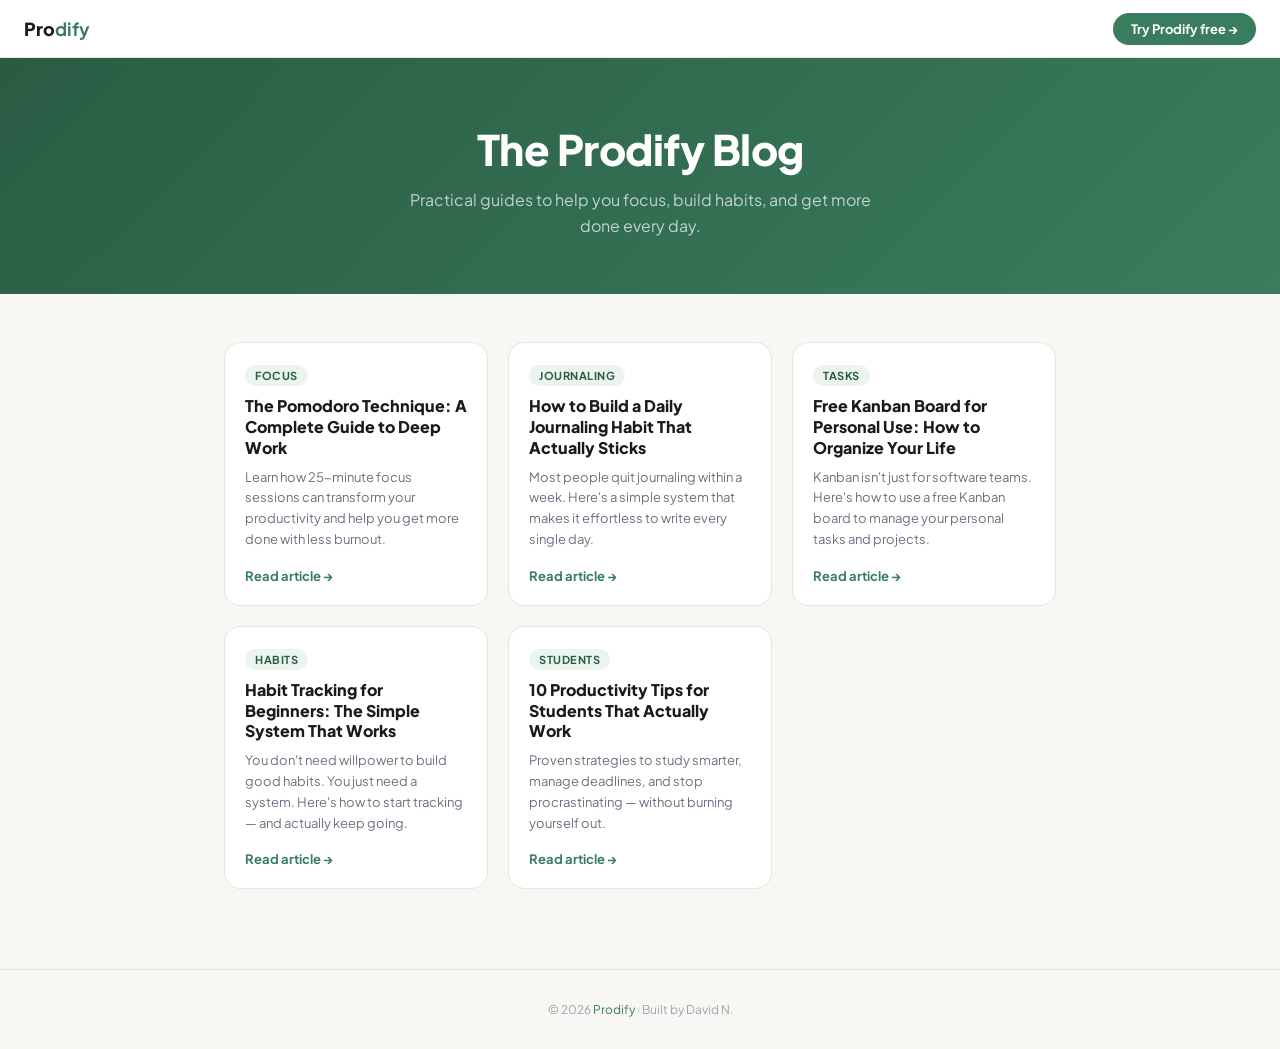
==== blog/index.html @ ced3e392 "Add files via upload" ====
<!DOCTYPE html>
<html lang="en">
<head>
  <meta charset="UTF-8" />
  <meta name="viewport" content="width=device-width, initial-scale=1.0" />
  <title>Prodify Blog — Productivity Tips, Guides & Habits</title>
  <meta name="description" content="Practical productivity guides from the Prodify team — Pomodoro technique, habit tracking, journaling, Kanban boards, and more." />
  <link rel="canonical" href="https://prodify.cc/blog/" />
  <link rel="icon" type="image/png" sizes="192x192" href="/icons/icon-192.png" />
  <link href="https://fonts.googleapis.com/css2?family=Plus+Jakarta+Sans:wght@400;500;600;700;800&display=swap" rel="stylesheet" />
  <style>
    *, *::before, *::after { box-sizing: border-box; margin: 0; padding: 0; }
    body { font-family: 'Plus Jakarta Sans', sans-serif; background: #f8f7f4; color: #1a1a1a; }
    a { color: inherit; text-decoration: none; }
    nav { background: #fff; border-bottom: 1px solid #e8e4de; padding: 0 24px; height: 58px; display: flex; align-items: center; justify-content: space-between; position: sticky; top: 0; z-index: 100; }
    .logo { font-size: 18px; font-weight: 800; color: #1a1a1a; }
    .logo b { color: #3A7D5E; }
    .nav-cta { background: #3A7D5E; color: #fff; font-size: 13px; font-weight: 700; padding: 8px 18px; border-radius: 100px; font-family: inherit; cursor: pointer; border: none; }
    .hero { background: linear-gradient(135deg, #2A5C44, #3A7D5E); padding: 64px 24px 56px; text-align: center; }
    .hero h1 { font-size: clamp(28px, 5vw, 42px); font-weight: 800; color: #fff; letter-spacing: -0.5px; margin-bottom: 12px; }
    .hero p { font-size: 16px; color: rgba(255,255,255,0.7); max-width: 480px; margin: 0 auto; line-height: 1.6; }
    .container { max-width: 880px; margin: 0 auto; padding: 48px 24px 80px; }
    .grid { display: grid; grid-template-columns: repeat(auto-fill, minmax(260px, 1fr)); gap: 20px; }
    .card { background: #fff; border: 1px solid #e8e4de; border-radius: 16px; overflow: hidden; transition: transform .2s, box-shadow .2s; }
    .card:hover { transform: translateY(-3px); box-shadow: 0 8px 32px rgba(0,0,0,.08); }
    .card-tag { background: #EBF4EF; color: #2A5C44; font-size: 11px; font-weight: 700; padding: 4px 10px; border-radius: 100px; display: inline-block; margin-bottom: 10px; text-transform: uppercase; letter-spacing: .5px; }
    .card-body { padding: 20px; }
    .card-title { font-size: 16px; font-weight: 800; color: #1a1a1a; line-height: 1.3; margin-bottom: 8px; }
    .card-desc { font-size: 13px; color: #6b7280; line-height: 1.6; margin-bottom: 14px; }
    .card-link { font-size: 13px; font-weight: 700; color: #3A7D5E; }
    .card-link:hover { text-decoration: underline; }
    footer { text-align: center; padding: 32px 24px; font-size: 12px; color: #9ca3af; border-top: 1px solid #e8e4de; }
    footer a { color: #3A7D5E; }
  </style>
</head>
<body>
  <nav>
    <a href="/" class="logo">Pro<b>dify</b></a>
    <button class="nav-cta" onclick="location.href='/'">Try Prodify free →</button>
  </nav>

  <div class="hero">
    <h1>The Prodify Blog</h1>
    <p>Practical guides to help you focus, build habits, and get more done every day.</p>
  </div>

  <div class="container">
    <div class="grid">
      <a href="/blog/pomodoro-technique-guide.html" class="card">
        <div class="card-body">
          <span class="card-tag">Focus</span>
          <div class="card-title">The Pomodoro Technique: A Complete Guide to Deep Work</div>
          <div class="card-desc">Learn how 25-minute focus sessions can transform your productivity and help you get more done with less burnout.</div>
          <span class="card-link">Read article →</span>
        </div>
      </a>
      <a href="/blog/daily-journaling-habit.html" class="card">
        <div class="card-body">
          <span class="card-tag">Journaling</span>
          <div class="card-title">How to Build a Daily Journaling Habit That Actually Sticks</div>
          <div class="card-desc">Most people quit journaling within a week. Here's a simple system that makes it effortless to write every single day.</div>
          <span class="card-link">Read article →</span>
        </div>
      </a>
      <a href="/blog/free-kanban-board-personal-use.html" class="card">
        <div class="card-body">
          <span class="card-tag">Tasks</span>
          <div class="card-title">Free Kanban Board for Personal Use: How to Organize Your Life</div>
          <div class="card-desc">Kanban isn't just for software teams. Here's how to use a free Kanban board to manage your personal tasks and projects.</div>
          <span class="card-link">Read article →</span>
        </div>
      </a>
      <a href="/blog/habit-tracking-beginners.html" class="card">
        <div class="card-body">
          <span class="card-tag">Habits</span>
          <div class="card-title">Habit Tracking for Beginners: The Simple System That Works</div>
          <div class="card-desc">You don't need willpower to build good habits. You just need a system. Here's how to start tracking — and actually keep going.</div>
          <span class="card-link">Read article →</span>
        </div>
      </a>
      <a href="/blog/productivity-tips-students.html" class="card">
        <div class="card-body">
          <span class="card-tag">Students</span>
          <div class="card-title">10 Productivity Tips for Students That Actually Work</div>
          <div class="card-desc">Proven strategies to study smarter, manage deadlines, and stop procrastinating — without burning yourself out.</div>
          <span class="card-link">Read article →</span>
        </div>
      </a>
    </div>
  </div>

  <footer>
    <p>© 2026 <a href="/">Prodify</a> · Built by David N.</p>
  </footer>
</body>
</html>
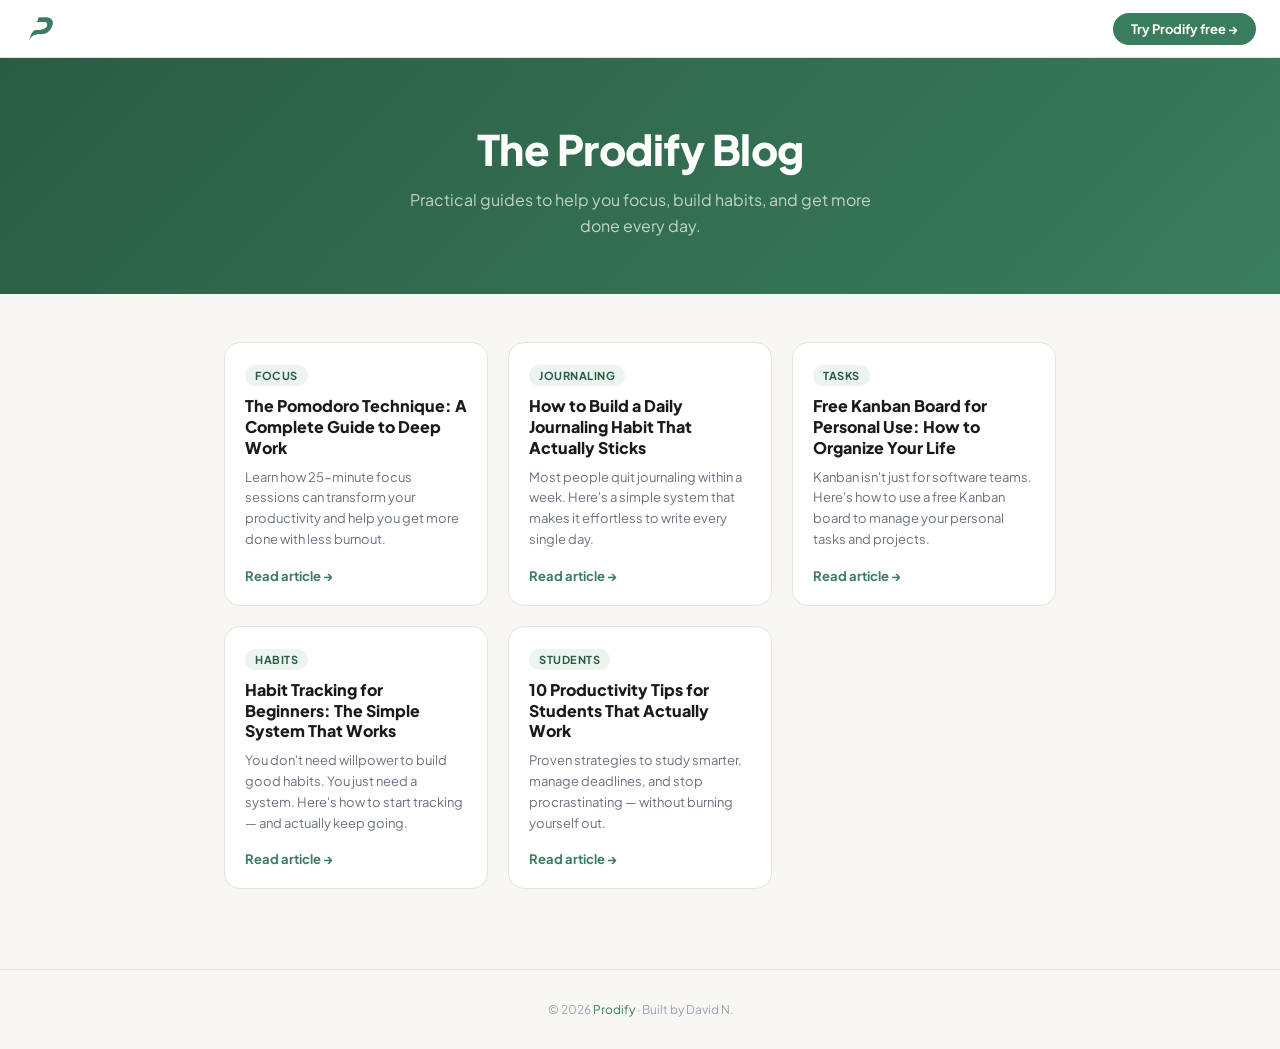
==== commit 6fb18d57: "Add files via upload" ====
--- a/blog/index.html
+++ b/blog/index.html
@@ -32,10 +32,22 @@
     footer { text-align: center; padding: 32px 24px; font-size: 12px; color: #9ca3af; border-top: 1px solid #e8e4de; }
     footer a { color: #3A7D5E; }
   </style>
+  <!-- Open Graph -->
+  <meta property="og:type" content="article" />
+  <meta property="og:url" content="https://prodify.cc/blog/" />
+  <meta property="og:title" content="Prodify Blog — Productivity Tips, Guides & Habits" />
+  <meta property="og:description" content="Practical productivity guides from the Prodify team — Pomodoro technique, habit tracking, journaling, Kanban boards, and more." />
+  <meta property="og:image" content="https://prodify.cc/og-preview.png" />
+  <meta property="og:site_name" content="Prodify" />
+  <!-- Twitter -->
+  <meta name="twitter:card" content="summary_large_image" />
+  <meta name="twitter:title" content="Prodify Blog — Productivity Tips, Guides & Habits" />
+  <meta name="twitter:description" content="Practical productivity guides from the Prodify team — Pomodoro technique, habit tracking, journaling, Kanban boards, and more." />
+  <meta name="twitter:image" content="https://prodify.cc/og-preview.png" />
 </head>
 <body>
   <nav>
-    <a href="/" class="logo">Pro<b>dify</b></a>
+    <a href="/" class="logo" style="display:flex;align-items:center;"><img src="/icons/logo.png" style="width:34px;height:34px;" alt="Prodify"></a>
     <button class="nav-cta" onclick="location.href='/'">Try Prodify free →</button>
   </nav>
 
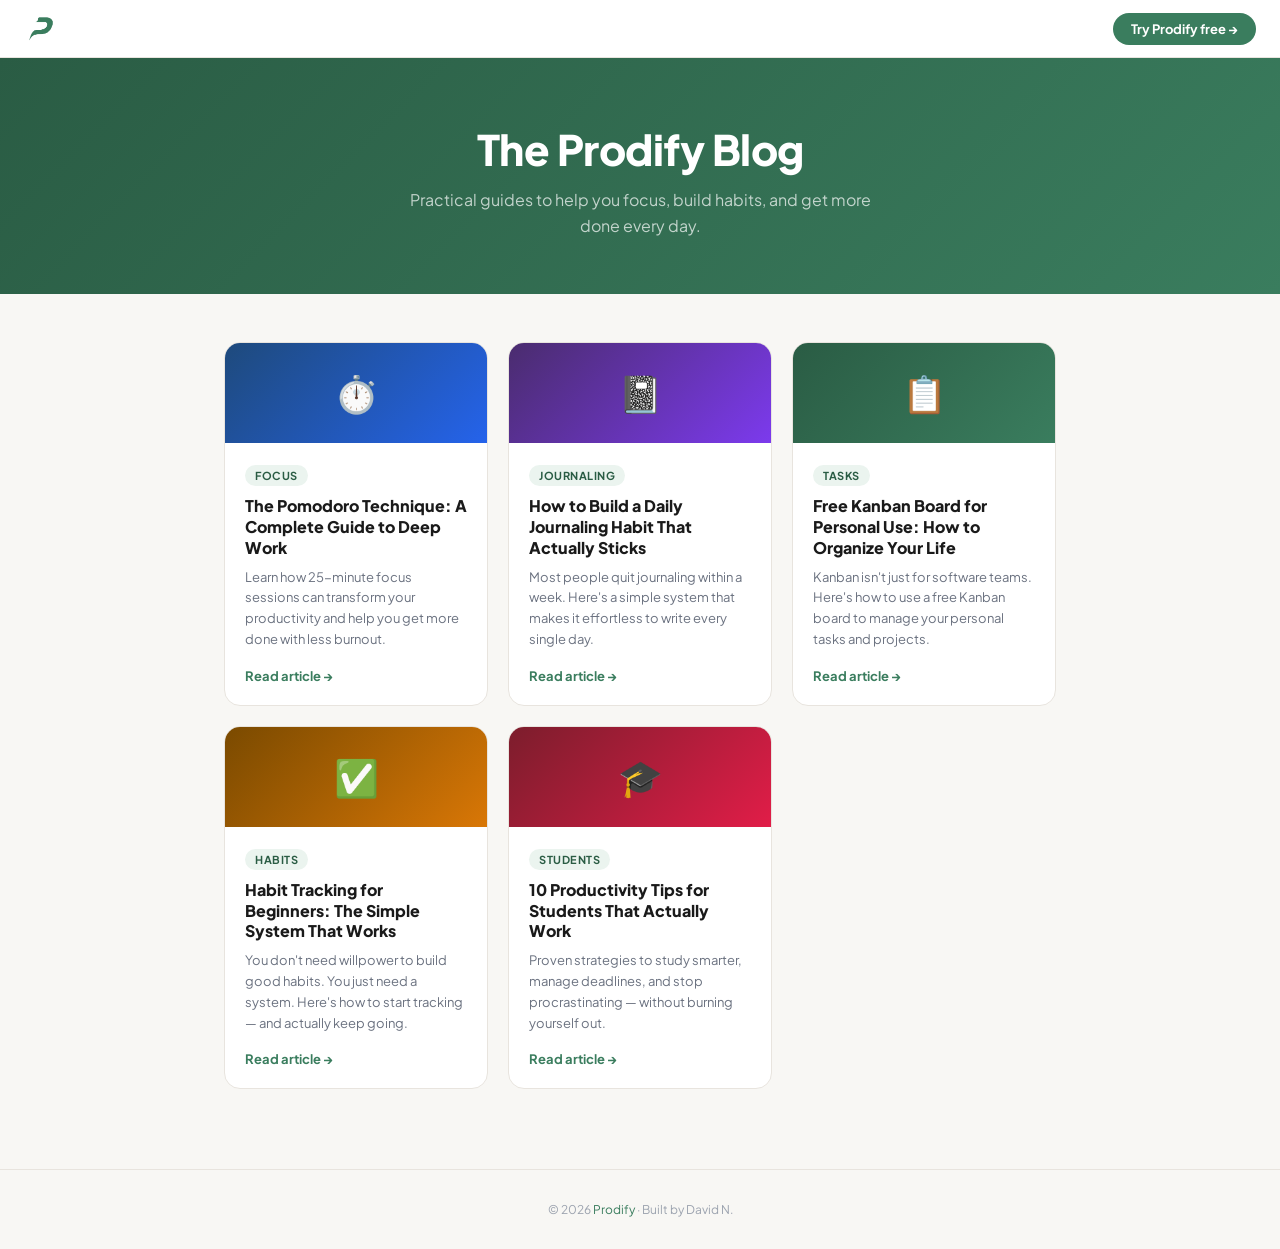
==== commit 4b1b10ea: "Add files via upload" ====
--- a/blog/index.html
+++ b/blog/index.html
@@ -5,7 +5,7 @@
   <meta name="viewport" content="width=device-width, initial-scale=1.0" />
   <title>Prodify Blog — Productivity Tips, Guides & Habits</title>
   <meta name="description" content="Practical productivity guides from the Prodify team — Pomodoro technique, habit tracking, journaling, Kanban boards, and more." />
-  <link rel="canonical" href="https://prodify.cc/blog/" />
+  <link rel="canonical" href="https://www.prodify.cc/blog/" />
   <link rel="icon" type="image/png" sizes="192x192" href="/icons/icon-192.png" />
   <link href="https://fonts.googleapis.com/css2?family=Plus+Jakarta+Sans:wght@400;500;600;700;800&display=swap" rel="stylesheet" />
   <style>
@@ -28,22 +28,22 @@
     .card-title { font-size: 16px; font-weight: 800; color: #1a1a1a; line-height: 1.3; margin-bottom: 8px; }
     .card-desc { font-size: 13px; color: #6b7280; line-height: 1.6; margin-bottom: 14px; }
     .card-link { font-size: 13px; font-weight: 700; color: #3A7D5E; }
-    .card-link:hover { text-decoration: underline; }
+    .card-banner { height: 100px; display: flex; align-items: center; justify-content: center; font-size: 36px; border-radius: 0; }
     footer { text-align: center; padding: 32px 24px; font-size: 12px; color: #9ca3af; border-top: 1px solid #e8e4de; }
     footer a { color: #3A7D5E; }
   </style>
   <!-- Open Graph -->
   <meta property="og:type" content="article" />
-  <meta property="og:url" content="https://prodify.cc/blog/" />
+  <meta property="og:url" content="https://www.prodify.cc/blog/" />
   <meta property="og:title" content="Prodify Blog — Productivity Tips, Guides & Habits" />
   <meta property="og:description" content="Practical productivity guides from the Prodify team — Pomodoro technique, habit tracking, journaling, Kanban boards, and more." />
-  <meta property="og:image" content="https://prodify.cc/og-preview.png" />
+  <meta property="og:image" content="https://www.prodify.cc/og-preview.png" />
   <meta property="og:site_name" content="Prodify" />
   <!-- Twitter -->
   <meta name="twitter:card" content="summary_large_image" />
   <meta name="twitter:title" content="Prodify Blog — Productivity Tips, Guides & Habits" />
   <meta name="twitter:description" content="Practical productivity guides from the Prodify team — Pomodoro technique, habit tracking, journaling, Kanban boards, and more." />
-  <meta name="twitter:image" content="https://prodify.cc/og-preview.png" />
+  <meta name="twitter:image" content="https://www.prodify.cc/og-preview.png" />
 </head>
 <body>
   <nav>
@@ -59,6 +59,7 @@
   <div class="container">
     <div class="grid">
       <a href="/blog/pomodoro-technique-guide.html" class="card">
+        <div class="card-banner" style="background:linear-gradient(135deg,#1E4A7C,#2563EB);">⏱️</div>
         <div class="card-body">
           <span class="card-tag">Focus</span>
           <div class="card-title">The Pomodoro Technique: A Complete Guide to Deep Work</div>
@@ -67,6 +68,7 @@
         </div>
       </a>
       <a href="/blog/daily-journaling-habit.html" class="card">
+        <div class="card-banner" style="background:linear-gradient(135deg,#4A2C6E,#7C3AED);">📓</div>
         <div class="card-body">
           <span class="card-tag">Journaling</span>
           <div class="card-title">How to Build a Daily Journaling Habit That Actually Sticks</div>
@@ -75,6 +77,7 @@
         </div>
       </a>
       <a href="/blog/free-kanban-board-personal-use.html" class="card">
+        <div class="card-banner" style="background:linear-gradient(135deg,#2A5C44,#3A7D5E);">📋</div>
         <div class="card-body">
           <span class="card-tag">Tasks</span>
           <div class="card-title">Free Kanban Board for Personal Use: How to Organize Your Life</div>
@@ -83,6 +86,7 @@
         </div>
       </a>
       <a href="/blog/habit-tracking-beginners.html" class="card">
+        <div class="card-banner" style="background:linear-gradient(135deg,#7A4A00,#D97706);">✅</div>
         <div class="card-body">
           <span class="card-tag">Habits</span>
           <div class="card-title">Habit Tracking for Beginners: The Simple System That Works</div>
@@ -91,6 +95,7 @@
         </div>
       </a>
       <a href="/blog/productivity-tips-students.html" class="card">
+        <div class="card-banner" style="background:linear-gradient(135deg,#7C1D2C,#E11D48);">🎓</div>
         <div class="card-body">
           <span class="card-tag">Students</span>
           <div class="card-title">10 Productivity Tips for Students That Actually Work</div>
